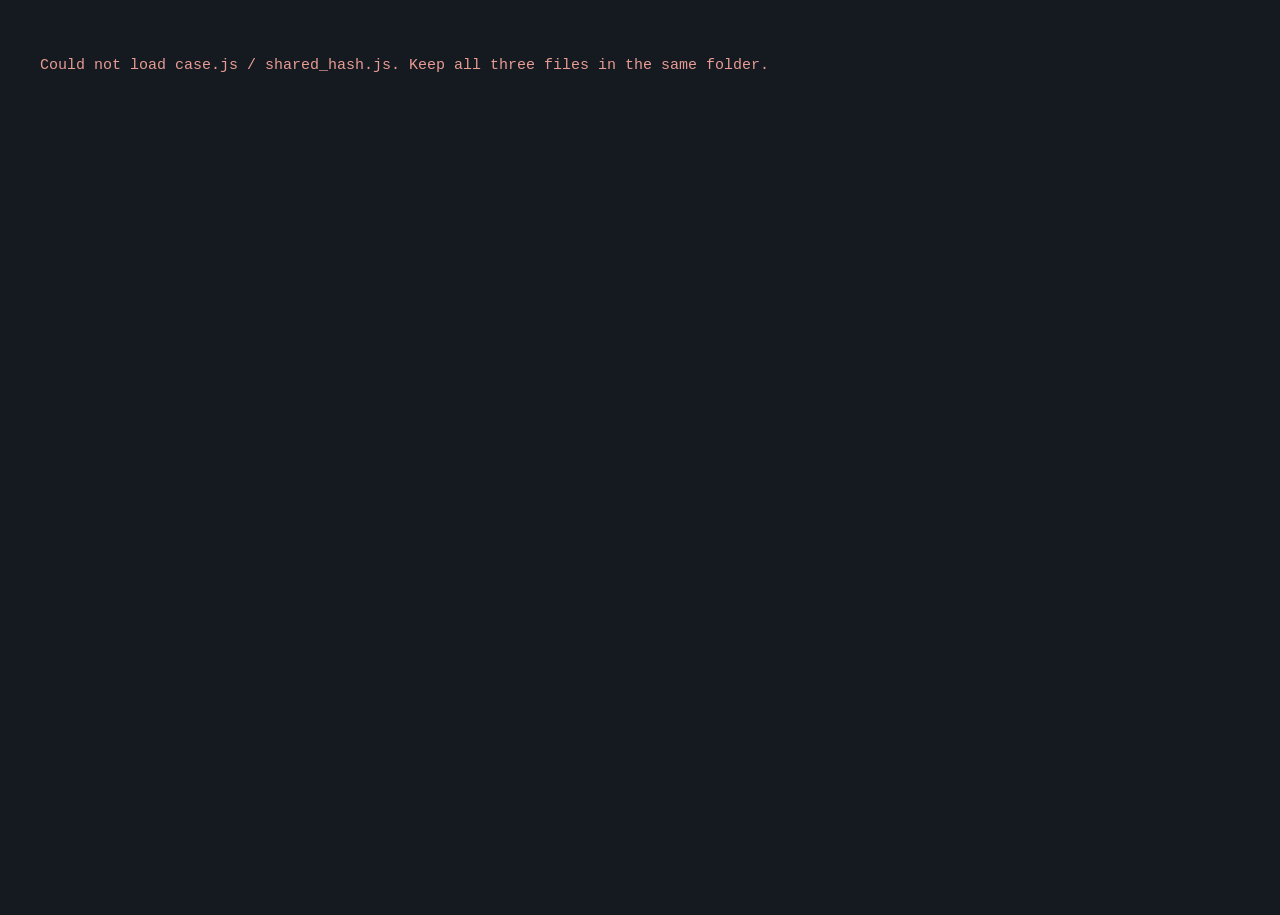
==== midterm.html @ ae549413 "Rename forensics_midterm/index.html to midterm.html" ====
<!DOCTYPE html>
<html lang="en">
<head>
<meta charset="utf-8">
<meta name="viewport" content="width=device-width, initial-scale=1, viewport-fit=cover">
<title>Case CCNST-2026-0928 — Examination Console</title>
<link rel="preconnect" href="https://fonts.googleapis.com">
<link rel="preconnect" href="https://fonts.gstatic.com" crossorigin>
<link href="https://fonts.googleapis.com/css2?family=IBM+Plex+Mono:wght@400;500;600&family=IBM+Plex+Sans:wght@400;500;600;700&display=swap" rel="stylesheet">
<style>
:root{
  --console:#141a1f; --console-2:#19222a; --console-3:#0f141a; --panel:#1d2831;
  --line:#28353e; --line-2:#394b57;
  --ink:#e8eef2; --muted:#8597a4; --faint:#5c6c78;
  --paper:#e8e0ce; --paper-2:#ded5c0; --paper-ink:#20262c;
  --paper-line:#c9bea4; --paper-faint:#857d66;
  --seal:#b23b32; --seal-deep:#8d2b24;
  --active:#50b0a3; --active-dim:#2c6a63;
  --ok:#5ea06d; --warn:#c79a3c;
  --mono:"IBM Plex Mono",ui-monospace,"SF Mono",Menlo,Consolas,monospace;
  --sans:"IBM Plex Sans",system-ui,-apple-system,Segoe UI,Roboto,sans-serif;
  --safe-t:env(safe-area-inset-top,0px); --safe-b:env(safe-area-inset-bottom,0px);
}
*{box-sizing:border-box}
html{height:100%}
body{
  margin:0; min-height:100%; background:var(--console); color:var(--ink);
  font-family:var(--sans); font-size:15px; line-height:1.5;
  -webkit-font-smoothing:antialiased; text-rendering:optimizeLegibility;
  padding-top:var(--safe-t); padding-bottom:var(--safe-b);
}
button{font-family:inherit}
:focus-visible{outline:2px solid var(--active); outline-offset:2px}
a{color:var(--active)}

/* ---------------------------------------------------------------- gate */
#gate{
  min-height:calc(100vh - var(--safe-t) - var(--safe-b));
  display:flex; align-items:center; justify-content:center; padding:28px 18px;
}
.folder{
  width:100%; max-width:560px; background:var(--paper); color:var(--paper-ink);
  border:1px solid var(--paper-2); border-top:7px solid var(--seal);
  box-shadow:0 24px 60px -24px rgba(0,0,0,.7), 0 2px 0 var(--paper-2);
  padding:34px 34px 30px;
}
.folder .kraft{font-family:var(--mono); font-size:12px; letter-spacing:.04em; color:var(--paper-faint)}
.folder h1{
  font-size:13px; font-weight:600; letter-spacing:.22em; margin:0 0 22px;
  color:var(--paper-faint); font-family:var(--mono);
}
.coversheet{
  display:flex; justify-content:space-between; align-items:flex-start; gap:18px;
  padding-bottom:18px; margin-bottom:20px; border-bottom:1px solid var(--paper-line);
}
.coversheet .caseno{font-family:var(--mono); font-size:30px; font-weight:600; letter-spacing:-.01em; line-height:1.05}
.coversheet .sub{margin-top:8px; font-size:13.5px; color:#4a4d44; max-width:30ch}
.stamp{
  flex:none; transform:rotate(7deg); border:2.5px solid var(--seal); color:var(--seal);
  border-radius:3px; padding:5px 9px 4px; font-family:var(--mono); font-weight:600;
  font-size:11px; letter-spacing:.14em; text-align:center; line-height:1.25;
  box-shadow:inset 0 0 0 1px rgba(178,59,50,.25); opacity:.9;
}
.ctl{font-size:13px; color:#4a4d44; margin:16px 0 7px; font-weight:600}
.ctl span{color:var(--paper-faint); font-weight:500}
.idrow{display:flex; gap:10px}
#idInput{
  flex:1; min-width:0; font-family:var(--mono); font-size:16px; color:var(--paper-ink);
  background:#f1ebdc; border:1px solid var(--paper-line); border-radius:0; padding:12px 13px;
}
#idInput::placeholder{color:#a79e86}
#idInput:focus{outline:2px solid var(--seal); outline-offset:0; background:#f6f1e4}
.btn{
  border:1px solid var(--seal-deep); background:var(--seal); color:#fbeeec;
  font-weight:600; font-size:14px; padding:12px 18px; cursor:pointer; border-radius:0;
  letter-spacing:.02em; transition:background .14s ease;
}
.btn:hover{background:var(--seal-deep)}
.btn:disabled{opacity:.5; cursor:default}
.gatefoot{margin-top:20px; font-size:12px; color:var(--paper-faint); line-height:1.6}
.gatefoot code{font-family:var(--mono); color:#4a4d44}
.chain{display:flex; gap:7px; align-items:baseline; font-family:var(--mono); font-size:11.5px; color:var(--paper-faint); margin-top:4px}

/* ---------------------------------------------------------------- app shell */
#app{display:none; min-height:calc(100vh - var(--safe-t) - var(--safe-b)); flex-direction:column}
#app.on{display:flex}
.casebar{
  display:flex; align-items:center; gap:16px; flex-wrap:wrap;
  padding:10px 18px; background:var(--console-3); border-bottom:1px solid var(--line);
  position:sticky; top:0; z-index:20;
}
.casebar .badge{
  font-family:var(--mono); font-size:11px; font-weight:600; letter-spacing:.1em;
  color:var(--seal); border:1.5px solid var(--seal-deep); padding:3px 8px; border-radius:2px;
}
.casebar .cid{font-family:var(--mono); font-size:14px; font-weight:600}
.casebar .meta{font-size:12.5px; color:var(--muted)}
.casebar .meta b{color:var(--ink); font-weight:600}
.casebar .spacer{flex:1}
.casebar .exbtn{
  background:transparent; border:1px solid var(--line-2); color:var(--muted);
  font-family:var(--mono); font-size:12px; padding:5px 10px; cursor:pointer; border-radius:2px;
}
.casebar .exbtn:hover{color:var(--ink); border-color:var(--active-dim)}

.tabs{display:none; gap:2px; padding:8px 12px 0; background:var(--console-3); border-bottom:1px solid var(--line)}
.tabs button{
  flex:1; background:var(--console-2); color:var(--muted); border:1px solid var(--line);
  border-bottom:none; padding:10px; font-size:13px; font-weight:600; cursor:pointer;
}
.tabs button[aria-selected="true"]{background:var(--panel); color:var(--ink)}

.main{flex:1; display:grid; grid-template-columns:minmax(300px,380px) 1fr; min-height:0}
.nav{background:var(--console-2); border-right:1px solid var(--line); overflow-y:auto; padding:18px 16px 28px}
.viewerwrap{display:flex; flex-direction:column; min-width:0; background:var(--console-3)}

/* ---- objective / hint ---- */
.sect-h{
  font-family:var(--mono); font-size:11px; letter-spacing:.16em; color:var(--faint);
  font-weight:600; margin:0 0 10px;
}
.objective{
  background:var(--panel); border:1px solid var(--line-2); border-left:3px solid var(--active);
  padding:14px 15px; margin-bottom:8px;
}
.objective .step-k{font-family:var(--mono); font-size:11.5px; color:var(--active); font-weight:600; margin-bottom:5px}
.objective .title{font-weight:700; font-size:15.5px; margin-bottom:7px}
.objective .hint{font-size:13.5px; color:#cdd6dd; line-height:1.62}
.objective .where{
  margin-top:11px; font-family:var(--mono); font-size:12px; color:var(--muted);
  display:flex; align-items:center; gap:7px;
}
.objective .where a{color:var(--active); cursor:pointer; text-decoration:none; border-bottom:1px dotted var(--active-dim)}
.alldone{border-left-color:var(--ok)}
.alldone .step-k{color:var(--ok)}

/* ---- steps list ---- */
.steps{list-style:none; margin:22px 0 0; padding:0}
.steps li{
  display:flex; align-items:center; gap:10px; padding:7px 8px; border-radius:3px;
  font-size:13px; color:var(--muted); cursor:default;
}
.steps li .dot{
  flex:none; width:16px; height:16px; border-radius:50%; border:1.5px solid var(--line-2);
  display:grid; place-items:center; font-size:10px; font-family:var(--mono);
}
.steps li.done{color:var(--ink)}
.steps li.done .dot{background:var(--ok); border-color:var(--ok); color:#0f141a}
.steps li.active{color:var(--ink)}
.steps li.active .dot{border-color:var(--active); box-shadow:0 0 0 3px rgba(80,176,163,.15)}
.steps li.locked{opacity:.5}
.steps li .wk{margin-left:auto; font-family:var(--mono); font-size:10.5px; color:var(--faint)}
.steps li.clickable{cursor:pointer}
.steps li.clickable:hover{background:var(--console-3)}

/* ---- evidence tree ---- */
.tree{margin-top:24px}
.tree .dir{
  font-family:var(--mono); font-size:12.5px; color:var(--muted); font-weight:600;
  margin:13px 0 3px; letter-spacing:.02em;
}
.tree .file{
  display:flex; align-items:center; gap:9px; width:100%; text-align:left;
  background:none; border:none; color:#b9c6cf; font-family:var(--mono); font-size:13px;
  padding:5px 8px 5px 18px; cursor:pointer; border-radius:3px; border-left:2px solid transparent;
}
.tree .file:hover{background:var(--console-3); color:var(--ink)}
.tree .file.sel{background:var(--panel); color:var(--ink); border-left-color:var(--active)}
.tree .file .fi{color:var(--faint)}
.tree .file.sel .fi{color:var(--active)}

/* ---- viewer (paper printout) ---- */
.vhead{
  display:flex; align-items:center; gap:12px; padding:11px 18px;
  background:var(--console-2); border-bottom:1px solid var(--line); flex-wrap:wrap;
}
.vhead .path{font-family:var(--mono); font-size:13.5px; color:var(--ink); font-weight:500}
.vhead .path .pf{color:var(--faint)}
.vhead .tagn{font-family:var(--mono); font-size:11.5px; color:var(--muted); margin-left:auto}
.vhead .tagn b{color:var(--active)}
.paper{
  flex:1; overflow:auto; background:
    linear-gradient(var(--paper),var(--paper));
  margin:0;
}
.sheet{
  min-height:100%; background:var(--paper); color:var(--paper-ink);
  font-family:var(--mono); font-size:13px; line-height:1.72;
  padding:22px 26px 60px; white-space:pre; tab-size:4;
  border-left:40px solid var(--paper-2);
}
.sheet .ln{display:inline}
.empty{
  height:100%; display:grid; place-items:center; text-align:center; color:var(--muted);
  padding:40px;
}
.empty .big{font-family:var(--mono); color:var(--faint); font-size:13px; max-width:40ch; line-height:1.7}

/* candidate evidence tags inside the printout */
.tag{
  background:rgba(178,59,50,.08); border-bottom:1px solid rgba(178,59,50,.45);
  padding:0 2px; border-radius:2px; color:#7a241e;
}
.tag.got{background:rgba(94,160,109,.16); border-bottom:1px solid var(--ok); color:#2f6b3c}
.tag.got::after{content:" ✓"; color:var(--ok); font-weight:600}

/* ---- submission dock ---- */
.dock{
  background:var(--console-3); border-top:1px solid var(--line); padding:12px 18px;
  display:flex; align-items:center; gap:12px; flex-wrap:wrap; position:sticky; bottom:0; z-index:15;
}
.dock .field{display:flex; gap:9px; flex:1; min-width:260px}
#flagInput{
  flex:1; min-width:0; font-family:var(--mono); font-size:14px; color:var(--ink);
  background:var(--console); border:1px solid var(--line-2); border-radius:2px; padding:11px 13px;
}
#flagInput::placeholder{color:var(--faint)}
#flagInput:focus{border-color:var(--active); outline:none; box-shadow:0 0 0 3px rgba(80,176,163,.12)}
.sbtn{
  background:var(--active); border:1px solid var(--active-dim); color:#07110f; font-weight:700;
  padding:11px 20px; border-radius:2px; cursor:pointer; font-size:14px;
}
.sbtn:hover{background:#63c0b3}
.progress{display:flex; align-items:center; gap:11px; min-width:200px}
.bar{flex:1; height:7px; background:var(--console); border:1px solid var(--line); border-radius:4px; overflow:hidden; min-width:90px}
.bar span{display:block; height:100%; width:0; background:var(--seal); transition:width .5s cubic-bezier(.2,.7,.2,1)}
.count{font-family:var(--mono); font-size:13px; color:var(--ink); font-weight:600; white-space:nowrap}
.count b{color:var(--seal)}

/* feedback line */
#feedback{
  width:100%; order:5; font-size:13.5px; min-height:0; line-height:1.55;
  padding:0; color:var(--muted); display:none;
}
#feedback.show{display:block; padding-top:3px}
#feedback.ok{color:#8fd3a0}
#feedback.nudge{color:var(--warn)}
#feedback.bad{color:#e89b94}
#feedback b{font-family:var(--mono)}

/* capture flash on the paper */
@keyframes press{0%{transform:scale(.6) rotate(-6deg);opacity:0}40%{transform:scale(1.08) rotate(-6deg);opacity:1}100%{transform:scale(1) rotate(-6deg);opacity:1}}
.flash{
  position:fixed; z-index:60; pointer-events:none; font-family:var(--mono); font-weight:600;
  color:var(--seal); border:3px solid var(--seal); border-radius:4px; padding:8px 14px;
  font-size:14px; letter-spacing:.12em; background:rgba(232,224,206,.95);
  animation:press .5s cubic-bezier(.2,.8,.2,1) both;
  top:50%; left:50%; transform:translate(-50%,-50%) rotate(-6deg);
}

footer.foot{
  padding:10px 18px calc(10px + var(--safe-b)); background:var(--console-3);
  border-top:1px solid var(--line); font-family:var(--mono); font-size:11px; color:var(--faint);
  display:flex; gap:16px; flex-wrap:wrap; align-items:center;
}
footer.foot b{color:var(--muted)}

/* ---- export dialog ---- */
dialog#export{
  border:1px solid var(--line-2); background:var(--console-2); color:var(--ink);
  max-width:560px; width:92vw; padding:0; border-radius:4px;
}
dialog#export::backdrop{background:rgba(8,11,14,.72)}
.dlg-h{padding:16px 20px; border-bottom:1px solid var(--line); display:flex; align-items:center; gap:12px}
.dlg-h h2{font-size:15px; margin:0; font-weight:700}
.dlg-h .x{margin-left:auto; background:none; border:none; color:var(--muted); font-size:20px; cursor:pointer; line-height:1}
.dlg-b{padding:18px 20px}
.dlg-b p{margin:0 0 12px; font-size:13.5px; color:var(--muted); line-height:1.6}
.dlg-b textarea{
  width:100%; height:190px; font-family:var(--mono); font-size:12px; color:var(--ink);
  background:var(--console); border:1px solid var(--line-2); border-radius:3px; padding:12px; resize:vertical;
}
.dlg-f{display:flex; gap:10px; padding:0 20px 20px; flex-wrap:wrap}
.dlg-f .btn2{
  background:var(--active); border:1px solid var(--active-dim); color:#07110f; font-weight:600;
  padding:10px 16px; border-radius:2px; cursor:pointer; font-size:13.5px;
}
.dlg-f .btn2.ghost{background:transparent; color:var(--muted); border-color:var(--line-2)}
.dlg-f .btn2.ghost:hover{color:var(--ink)}
.warnrow{
  font-size:12.5px; color:var(--warn); background:rgba(199,154,60,.08);
  border:1px solid rgba(199,154,60,.3); padding:9px 12px; border-radius:3px; margin-bottom:14px; line-height:1.55;
}

@media (max-width:860px){
  .main{grid-template-columns:1fr}
  .tabs{display:flex}
  .nav{display:none; border-right:none}
  .viewerwrap{display:none}
  body.show-nav .nav{display:block}
  body.show-viewer .viewerwrap{display:flex}
  .casebar .meta.hideable{display:none}
  .sheet{border-left-width:22px; padding:18px 16px 50px}
}
@media (prefers-reduced-motion:reduce){
  *{animation-duration:.001s !important; transition-duration:.001s !important}
}
</style>
</head>
<body>

<!-- ============================================================ GATE -->
<section id="gate">
  <div class="folder" role="dialog" aria-labelledby="gate-h">
    <div class="kraft">COCHISE COLLEGE · DIGITAL FORENSICS LAB</div>
    <h1 id="gate-h">CHAIN-OF-CUSTODY · EXAMINER SIGN-IN</h1>

    <div class="coversheet">
      <div>
        <div class="kraft">CASE NUMBER</div>
        <div class="caseno" id="g-caseno">CCNST-2026-0928</div>
        <div class="sub">Suspected intrusion and data exfiltration on the Library subnet. Network evidence has been preserved for examination.</div>
      </div>
      <div class="stamp">EVIDENCE<br>SEALED</div>
    </div>

    <label class="ctl" for="idInput">Examiner ID <span>— your Cochise student ID</span></label>
    <div class="idrow">
      <input id="idInput" type="text" autocomplete="off" spellcheck="false"
             placeholder="e.g. jsmith2027" aria-label="Your Cochise student ID">
      <button class="btn" id="signIn">Open case</button>
    </div>

    <div class="gatefoot">
      Your evidence tags are generated from your examiner ID, so every examiner's case tags are different. Sign in with the <b>same ID you will submit under</b> — tags from a different ID will not grade as yours.
      <div class="chain"><span id="g-fp">config —</span><span>·</span><span id="g-team">Cochise College Network Security Team</span></div>
    </div>
  </div>
</section>

<!-- ============================================================ APP -->
<div id="app">
  <div class="casebar">
    <span class="badge">CASE OPEN</span>
    <span class="cid" id="b-cid">CCNST-2026-0928</span>
    <span class="meta hideable">Examiner <b id="b-ex">—</b></span>
    <span class="meta hideable">Incident <b id="b-date">—</b></span>
    <span class="spacer"></span>
    <button class="exbtn" id="switchEx" title="Sign in as a different examiner">switch examiner</button>
  </div>

  <div class="tabs" role="tablist">
    <button id="tab-nav" role="tab" aria-selected="true">Case &amp; evidence</button>
    <button id="tab-view" role="tab" aria-selected="false">Viewer</button>
  </div>

  <div class="main">
    <aside class="nav" id="nav">
      <div id="objective"></div>
      <ol class="steps" id="steps"></ol>
      <div class="tree" id="tree">
        <div class="sect-h">EVIDENCE TREE</div>
      </div>
    </aside>

    <section class="viewerwrap" id="viewerwrap">
      <div class="vhead">
        <span class="path" id="v-path"><span class="pf">no file open</span></span>
        <span class="tagn" id="v-tagn"></span>
      </div>
      <div class="paper" id="paper">
        <div class="empty"><div class="big" id="v-empty">Select a file from the evidence tree to examine it.<br>Your current objective points to where to look next.</div></div>
      </div>
    </section>
  </div>

  <div class="dock">
    <div class="field">
      <input id="flagInput" type="text" autocomplete="off" spellcheck="false"
             placeholder="Submit a case tag you found —  CCNST{...}" aria-label="Submit a flag">
      <button class="sbtn" id="submitFlag">Submit tag</button>
    </div>
    <div class="progress">
      <div class="bar" aria-hidden="true"><span id="bar"></span></div>
      <span class="count"><b id="c-found">0</b>/<span id="c-total">15</span> tags</span>
    </div>
    <button class="exbtn" id="openExport" style="font-size:13px;padding:9px 14px">Export submission</button>
    <div id="feedback" role="status" aria-live="polite"></div>
  </div>

  <footer class="foot">
    <span>CASE <b id="f-cid">—</b></span>
    <span>EXAMINER <b id="f-ex">—</b></span>
    <span>CONFIG <b id="f-fp">—</b></span>
    <span style="margin-left:auto" id="f-note">Guided network-forensics examination.</span>
  </footer>
</div>

<!-- ============================================================ EXPORT -->
<dialog id="export">
  <div class="dlg-h"><h2>Export submission</h2><button class="x" id="exClose" aria-label="Close">×</button></div>
  <div class="dlg-b">
    <div class="warnrow" id="exWarn"></div>
    <p>Hand this JSON file to your instructor as directed. It records only the tags you've captured, under examiner <b id="ex-id-note"></b>.</p>
    <textarea id="exText" readonly aria-label="Submission JSON"></textarea>
  </div>
  <div class="dlg-f">
    <button class="btn2" id="exDownload">Download .json</button>
    <button class="btn2 ghost" id="exCopy">Copy to clipboard</button>
  </div>
</dialog>

<script src="shared_hash.js"></script>
<script src="case.js"></script>
<script>
(function(){
  "use strict";
  var C = window.CASE;
  if(!C){ document.body.innerHTML = "<p style='font-family:monospace;padding:40px;color:#e89b94'>Could not load case.js / shared_hash.js. Keep all three files in the same folder.</p>"; return; }

  var $ = function(s){ return document.querySelector(s); };
  var state = {
    id:"", norm:"",
    flags:{},        // stepId -> flag value for this examiner
    byValue:{},      // flag value -> stepId
    captured:{},     // stepId -> true
    activeIdx:0,     // index of current objective step
    curFile:null
  };
  var STEPS = C.STEPS, TOTAL = STEPS.length;

  /* ---------- persistence (graceful; off on file:// if blocked) ---------- */
  function storeKey(){ return "ccnst-"+C.CONFIG.CASE_ID+"-"+state.norm; }
  function save(){
    try{ localStorage.setItem(storeKey(), JSON.stringify({captured:state.captured, activeIdx:state.activeIdx})); }catch(e){}
  }
  function load(){
    try{
      var raw = localStorage.getItem(storeKey()); if(!raw) return;
      var d = JSON.parse(raw);
      if(d && d.captured){ state.captured = d.captured; state.activeIdx = d.activeIdx||0; }
    }catch(e){}
  }

  /* ---------------------------- gate ---------------------------- */
  function initGate(){
    $("#g-caseno").textContent = C.CONFIG.CASE_ID;
    $("#g-team").textContent = C.CONFIG.TEAM;
    $("#g-fp").textContent = "config " + C.fingerprint();
    var inp = $("#idInput");
    $("#signIn").addEventListener("click", openCase);
    inp.addEventListener("keydown", function(e){ if(e.key==="Enter") openCase(); });
    inp.focus();
  }
  function openCase(){
    var raw = $("#idInput").value;
    var n = C.norm(raw);
    if(!n){ $("#idInput").focus(); return; }
    state.id = raw.trim(); state.norm = n;
    state.flags = C.allFlags(raw);
    state.byValue = {};
    STEPS.forEach(function(s){ state.byValue[state.flags[s.id]] = s.id; });
    state.captured = {}; state.activeIdx = 0; state.curFile = null;
    load();                       // resume if this examiner worked before
    recomputeActive();
    $("#gate").style.display = "none";
    $("#app").classList.add("on");
    bootApp();
  }

  /* ---------------------------- app boot ---------------------------- */
  function bootApp(){
    $("#b-cid").textContent = C.CONFIG.CASE_ID;
    $("#f-cid").textContent = C.CONFIG.CASE_ID;
    $("#b-date").textContent = C.CONFIG.INCIDENT_DATE;
    $("#b-ex").textContent = state.norm;
    $("#f-ex").textContent = state.norm;
    $("#f-fp").textContent = C.fingerprint();
    $("#c-total").textContent = TOTAL;
    buildTree();
    renderSteps();
    renderObjective();
    updateProgress();

    $("#submitFlag").addEventListener("click", doSubmit);
    $("#flagInput").addEventListener("keydown", function(e){ if(e.key==="Enter") doSubmit(); });
    $("#switchEx").addEventListener("click", switchExaminer);
    $("#openExport").addEventListener("click", openExport);
    $("#exClose").addEventListener("click", function(){ $("#export").close(); });
    $("#exDownload").addEventListener("click", downloadJSON);
    $("#exCopy").addEventListener("click", copyJSON);
    $("#tab-nav").addEventListener("click", function(){ setTab("nav"); });
    $("#tab-view").addEventListener("click", function(){ setTab("view"); });
    $("#flagInput").focus();
  }

  function switchExaminer(){
    $("#app").classList.remove("on");
    $("#gate").style.display = "flex";
    $("#idInput").value = ""; $("#idInput").focus();
    document.body.classList.remove("show-nav","show-viewer");
  }

  /* ---------------------------- evidence tree ---------------------------- */
  function buildTree(){
    var host = $("#tree");
    host.querySelectorAll(".dir,.file").forEach(function(n){ n.remove(); });
    C.TREE.forEach(function(group){
      var d = document.createElement("div"); d.className="dir"; d.textContent = group.dir + "/";
      host.appendChild(d);
      group.files.forEach(function(path){
        var b = document.createElement("button");
        b.className = "file"; b.dataset.path = path;
        b.innerHTML = '<span class="fi">▸</span>' + path.split("/").pop();
        b.addEventListener("click", function(){ openFile(path); });
        host.appendChild(b);
      });
    });
  }

  function openFile(path){
    state.curFile = path;
    document.querySelectorAll(".tree .file").forEach(function(f){
      f.classList.toggle("sel", f.dataset.path === path);
    });
    var pf = path.split("/"); var name = pf.pop();
    $("#v-path").innerHTML = '<span class="pf">'+pf.join("/")+'/</span>'+name;
    var raw = C.renderFile(path, state.id);
    $("#paper").innerHTML = '<div class="sheet" id="sheet"></div>';
    $("#sheet").innerHTML = markupTags(raw);
    // tag count in header
    var tags = $("#sheet").querySelectorAll(".tag").length;
    $("#v-tagn").innerHTML = tags ? ('candidate tags here: <b>'+tags+'</b>') : '';
    if(document.body.classList.contains("show-nav") || !document.body.classList.contains("show-viewer")){
      setTab("view");
    }
  }

  // escape, then wrap CCNST{...} candidate tags; mark captured ones
  function markupTags(text){
    var esc = text.replace(/&/g,"&amp;").replace(/</g,"&lt;").replace(/>/g,"&gt;");
    var re = new RegExp(C.CONFIG.FLAG_PREFIX.replace(/[.*+?^${}()|[\]\\]/g,"\\$&")+"\\{[^}]+\\}","g");
    return esc.replace(re, function(m){
      var got = state.captured[ state.byValue[m] ] ? " got" : "";
      return '<span class="tag'+got+'">'+m+'</span>';
    });
  }

  /* ---------------------------- objective + steps ---------------------------- */
  function recomputeActive(){
    // active objective = first step not yet captured
    var i = 0; while(i < TOTAL && state.captured[STEPS[i].id]) i++;
    state.activeIdx = i;
  }

  function renderObjective(){
    var host = $("#objective");
    if(state.activeIdx >= TOTAL){
      host.className = ""; // reset
      host.innerHTML =
        '<div class="objective alldone">'+
          '<div class="step-k">CASE COMPLETE · '+TOTAL+'/'+TOTAL+' TAGS</div>'+
          '<div class="title">All evidence tags captured</div>'+
          '<div class="hint">Every objective is closed. Export your submission from the dock below and hand it to your instructor. You can re-open any file to review your findings.</div>'+
        '</div>';
      return;
    }
    var s = STEPS[state.activeIdx];
    host.innerHTML =
      '<div class="objective">'+
        '<div class="step-k">OBJECTIVE '+(state.activeIdx+1)+' / '+TOTAL+' · WEEK '+s.week+'</div>'+
        '<div class="title">'+esc(s.title)+'</div>'+
        '<div class="hint">'+esc(s.hint)+'</div>'+
        (s.file ? '<div class="where">start here → <a data-open="'+s.file+'">'+s.file+'</a></div>' : '')+
      '</div>';
    var a = host.querySelector("[data-open]");
    if(a) a.addEventListener("click", function(){ openFile(a.dataset.open); });
  }

  function renderSteps(){
    var ol = $("#steps"); ol.innerHTML = "";
    STEPS.forEach(function(s, i){
      var li = document.createElement("li");
      var cls = "";
      if(state.captured[s.id]) cls = "done";
      else if(i === state.activeIdx) cls = "active";
      else if(i > state.activeIdx) cls = "locked";
      li.className = cls;
      // reached steps are clickable to re-read their objective/file
      var reached = state.captured[s.id] || i <= state.activeIdx;
      if(reached && s.file){ li.classList.add("clickable"); li.addEventListener("click", function(){ openFile(s.file); }); }
      li.innerHTML =
        '<span class="dot">'+(state.captured[s.id]?"✓":(i>state.activeIdx?"":""))+'</span>'+
        '<span>'+esc(s.title)+'</span>'+
        '<span class="wk">w'+s.week+'</span>';
      ol.appendChild(li);
    });
  }

  function updateProgress(){
    var n = Object.keys(state.captured).length;
    $("#c-found").textContent = n;
    $("#bar").style.width = Math.round(n/TOTAL*100)+"%";
  }

  /* ---------------------------- submission ---------------------------- */
  function doSubmit(){
    var raw = $("#flagInput").value.trim();
    if(!raw){ return; }
    var fb = $("#feedback");
    var active = STEPS[state.activeIdx];

    // 1) a valid tag for THIS examiner?
    var stepId = state.byValue[raw];
    if(stepId){
      if(state.captured[stepId]){
        var st = stepById(stepId);
        if(active && stepId !== active.id){
          say(fb,"nudge","Already captured — that's the <b>"+esc(st.title)+"</b> tag ("+st.skill+"). Your current objective is <b>"+esc(active.title)+"</b>; "+redirect(active));
        } else {
          say(fb,"nudge","You already captured the <b>"+esc(st.title)+"</b> tag.");
        }
        clearInput(); return;
      }
      capture(stepId, active);
      clearInput(); return;
    }

    // 2) a known decoy for some step?
    var decoyMsg = lookupDecoy(raw);
    if(decoyMsg){ say(fb,"nudge", esc(decoyMsg)); clearInput(false); return; }

    // 3) right format, wrong examiner / wrong case
    var re = new RegExp("^"+C.CONFIG.FLAG_PREFIX.replace(/[.*+?^${}()|[\]\\]/g,"\\$&")+"\\{.+\\}$");
    if(re.test(raw)){
      say(fb,"bad","That tag isn't valid for examiner <b>"+esc(state.norm)+"</b>. Tags are unique per examiner — if you copied it from someone else or signed in with a different ID, it won't match. Re-open the case under your own student ID.");
      clearInput(false); return;
    }

    // 4) not a tag at all
    say(fb,"bad","That doesn't look like a case tag. Tags look like <b>"+C.CONFIG.FLAG_PREFIX+"{step_…}</b> and appear on the right line of the right file.");
    clearInput(false);
  }

  function capture(stepId, active){
    state.captured[stepId] = true;
    recomputeActive();
    renderSteps(); renderObjective(); updateProgress(); save();
    // re-highlight current file (captured tag turns green)
    if(state.curFile) refreshTags();
    flashStamp();
    var st = stepById(stepId), fb = $("#feedback");
    if(active && stepId !== active.id){
      // captured a tag that wasn't the current objective (out-of-order / cross-step)
      say(fb,"ok","Captured <b>"+esc(st.title)+"</b> ("+st.skill+"). That wasn't your current objective ("+esc(active.title)+") — it still counts. Objective advanced to the next open step.");
    } else {
      say(fb,"ok","Captured <b>"+esc(st.title)+"</b>. "+ (state.activeIdx>=TOTAL
        ? "That was the last tag — the case is complete. Export your submission below."
        : "Next objective: <b>"+esc(STEPS[state.activeIdx].title)+"</b>."));
    }
  }

  function refreshTags(){
    var sheet = $("#sheet"); if(!sheet) return;
    sheet.querySelectorAll(".tag").forEach(function(sp){
      var v = sp.textContent.replace(/\s*✓$/,"");
      if(state.captured[ state.byValue[v] ]) sp.classList.add("got");
    });
  }

  function redirect(active){
    if(active.id==="exfil") return "the exfiltration is the single <b>large</b> one-shot transfer — sort the NetFlow by bytes.";
    if(active.id==="beacon") return "the beacon is the <b>small, regular</b> repeated flow — not the big transfer.";
    if(active.file) return "look in <b>"+active.file+"</b>.";
    return "re-read the objective above.";
  }

  function lookupDecoy(v){
    var D = C.DECOYS || {};
    for(var step in D){ if(D[step][v]) return D[step][v]; }
    return null;
  }

  function stepById(id){ for(var i=0;i<TOTAL;i++) if(STEPS[i].id===id) return STEPS[i]; return null; }

  function say(el, kind, html){
    el.className = "show "+kind; el.innerHTML = html;
  }
  function clearInput(blurKeep){ $("#flagInput").value=""; $("#flagInput").focus(); }

  function flashStamp(){
    var f = document.createElement("div");
    f.className = "flash"; f.textContent = "TAG CAPTURED";
    document.body.appendChild(f);
    setTimeout(function(){ f.remove(); }, 650);
  }

  /* ---------------------------- export ---------------------------- */
  function buildSubmission(){
    var flags = {};
    STEPS.forEach(function(s){ if(state.captured[s.id]) flags[s.id] = state.flags[s.id]; });
    return {
      student_id: state.id,
      case_id: C.CONFIG.CASE_ID,
      team: C.CONFIG.TEAM,
      generated: new Date().toISOString(),
      captured: Object.keys(flags).length,
      total: TOTAL,
      flags: flags
    };
  }
  function openExport(){
    var sub = buildSubmission();
    $("#exText").value = JSON.stringify(sub, null, 2);
    $("#ex-id-note").textContent = state.norm;
    var n = sub.captured, w = $("#exWarn");
    if(n < TOTAL){
      w.style.display="block";
      w.innerHTML = "You've captured <b>"+n+" of "+TOTAL+"</b> tags. You can export now and submit again later — but only captured tags are included.";
    } else { w.style.display="none"; }
    var dlg = $("#export");
    if(typeof dlg.showModal === "function") dlg.showModal(); else dlg.setAttribute("open","");
  }
  function fileName(){ return "submission_"+state.norm+"_"+C.CONFIG.CASE_ID+".json"; }
  function downloadJSON(){
    var blob = new Blob([$("#exText").value], {type:"application/json"});
    var a = document.createElement("a");
    a.href = URL.createObjectURL(blob); a.download = fileName();
    document.body.appendChild(a); a.click();
    setTimeout(function(){ URL.revokeObjectURL(a.href); a.remove(); }, 100);
  }
  function copyJSON(){
    var t = $("#exText"); t.select();
    try{ navigator.clipboard.writeText(t.value); }catch(e){ try{ document.execCommand("copy"); }catch(_){} }
    var b = $("#exCopy"), old = b.textContent; b.textContent = "Copied ✓";
    setTimeout(function(){ b.textContent = old; }, 1400);
  }

  /* ---------------------------- mobile tabs ---------------------------- */
  function setTab(which){
    var nav = which==="nav";
    $("#tab-nav").setAttribute("aria-selected", nav?"true":"false");
    $("#tab-view").setAttribute("aria-selected", nav?"false":"true");
    document.body.classList.toggle("show-nav", nav);
    document.body.classList.toggle("show-viewer", !nav);
  }

  function esc(s){ return String(s).replace(/&/g,"&amp;").replace(/</g,"&lt;").replace(/>/g,"&gt;"); }

  initGate();
})();
</script>
</body>
</html>
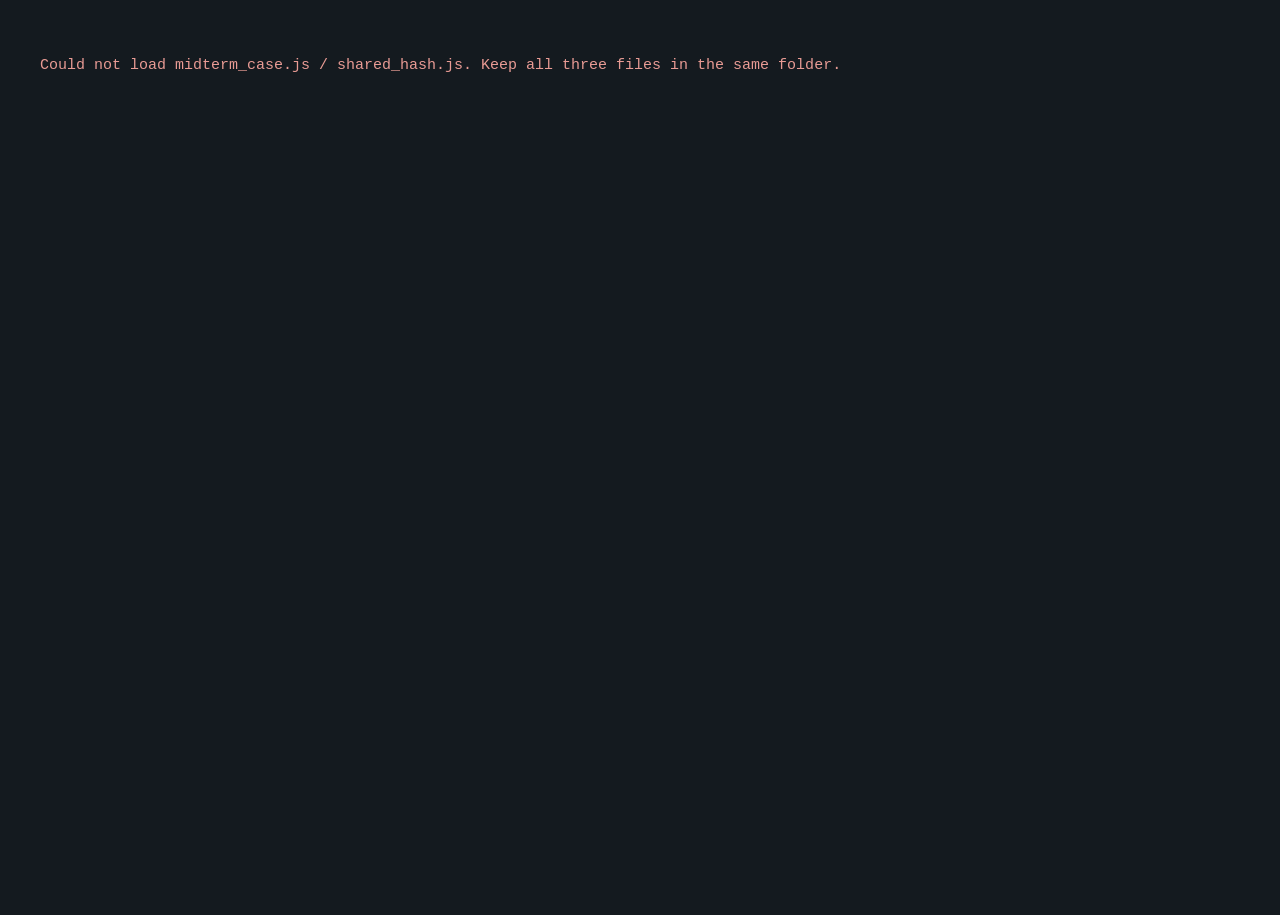
==== commit 8cce5ea7: "Update midterm.html" ====
--- a/midterm.html
+++ b/midterm.html
@@ -400,13 +400,13 @@
   </div>
 </dialog>
 
-<script src="shared_hash.js"></script>
-<script src="case.js"></script>
+<script src="midterm_shared_hash.js"></script>
+<script src="midterm_case.js"></script>
 <script>
 (function(){
   "use strict";
   var C = window.CASE;
-  if(!C){ document.body.innerHTML = "<p style='font-family:monospace;padding:40px;color:#e89b94'>Could not load case.js / shared_hash.js. Keep all three files in the same folder.</p>"; return; }
+  if(!C){ document.body.innerHTML = "<p style='font-family:monospace;padding:40px;color:#e89b94'>Could not load midterm_case.js / shared_hash.js. Keep all three files in the same folder.</p>"; return; }
 
   var $ = function(s){ return document.querySelector(s); };
   var state = {
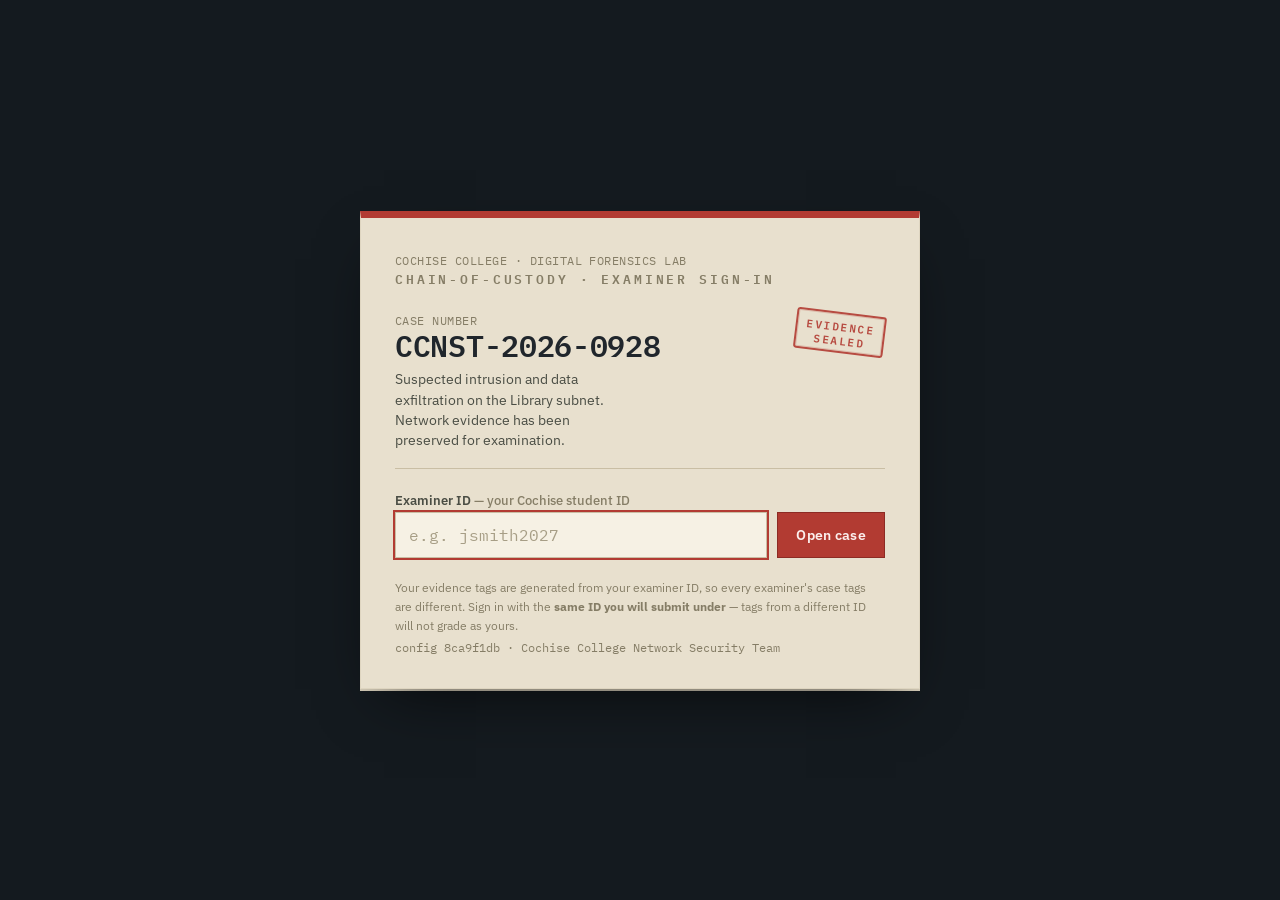
==== commit 89928e3f: "Update midterm.html" ====
--- a/midterm.html
+++ b/midterm.html
@@ -406,7 +406,7 @@
 (function(){
   "use strict";
   var C = window.CASE;
-  if(!C){ document.body.innerHTML = "<p style='font-family:monospace;padding:40px;color:#e89b94'>Could not load midterm_case.js / shared_hash.js. Keep all three files in the same folder.</p>"; return; }
+  if(!C){ document.body.innerHTML = "<p style='font-family:monospace;padding:40px;color:#e89b94'>Could not load case.js / shared_hash.js. Keep all three files in the same folder.</p>"; return; }
 
   var $ = function(s){ return document.querySelector(s); };
   var state = {
@@ -561,7 +561,7 @@
         '<div class="step-k">OBJECTIVE '+(state.activeIdx+1)+' / '+TOTAL+' · WEEK '+s.week+'</div>'+
         '<div class="title">'+esc(s.title)+'</div>'+
         '<div class="hint">'+esc(s.hint)+'</div>'+
-        (s.file ? '<div class="where">start here → <a data-open="'+s.file+'">'+s.file+'</a></div>' : '')+
+        ((s.guided && s.file) ? '<div class="where">start here → <a data-open="'+s.file+'">'+s.file+'</a></div>' : '')+
       '</div>';
     var a = host.querySelector("[data-open]");
     if(a) a.addEventListener("click", function(){ openFile(a.dataset.open); });
@@ -578,7 +578,7 @@
       li.className = cls;
       // reached steps are clickable to re-read their objective/file
       var reached = state.captured[s.id] || i <= state.activeIdx;
-      if(reached && s.file){ li.classList.add("clickable"); li.addEventListener("click", function(){ openFile(s.file); }); }
+      if(reached && s.guided && s.file){ li.classList.add("clickable"); li.addEventListener("click", function(){ openFile(s.file); }); }
       li.innerHTML =
         '<span class="dot">'+(state.captured[s.id]?"✓":(i>state.activeIdx?"":""))+'</span>'+
         '<span>'+esc(s.title)+'</span>'+
@@ -661,8 +661,8 @@
   function redirect(active){
     if(active.id==="exfil") return "the exfiltration is the single <b>large</b> one-shot transfer — sort the NetFlow by bytes.";
     if(active.id==="beacon") return "the beacon is the <b>small, regular</b> repeated flow — not the big transfer.";
-    if(active.file) return "look in <b>"+active.file+"</b>.";
-    return "re-read the objective above.";
+    if(active.guided && active.file) return "look in <b>"+active.file+"</b>.";
+    return "re-read the objective above and work out which evidence answers it.";
   }
 
   function lookupDecoy(v){
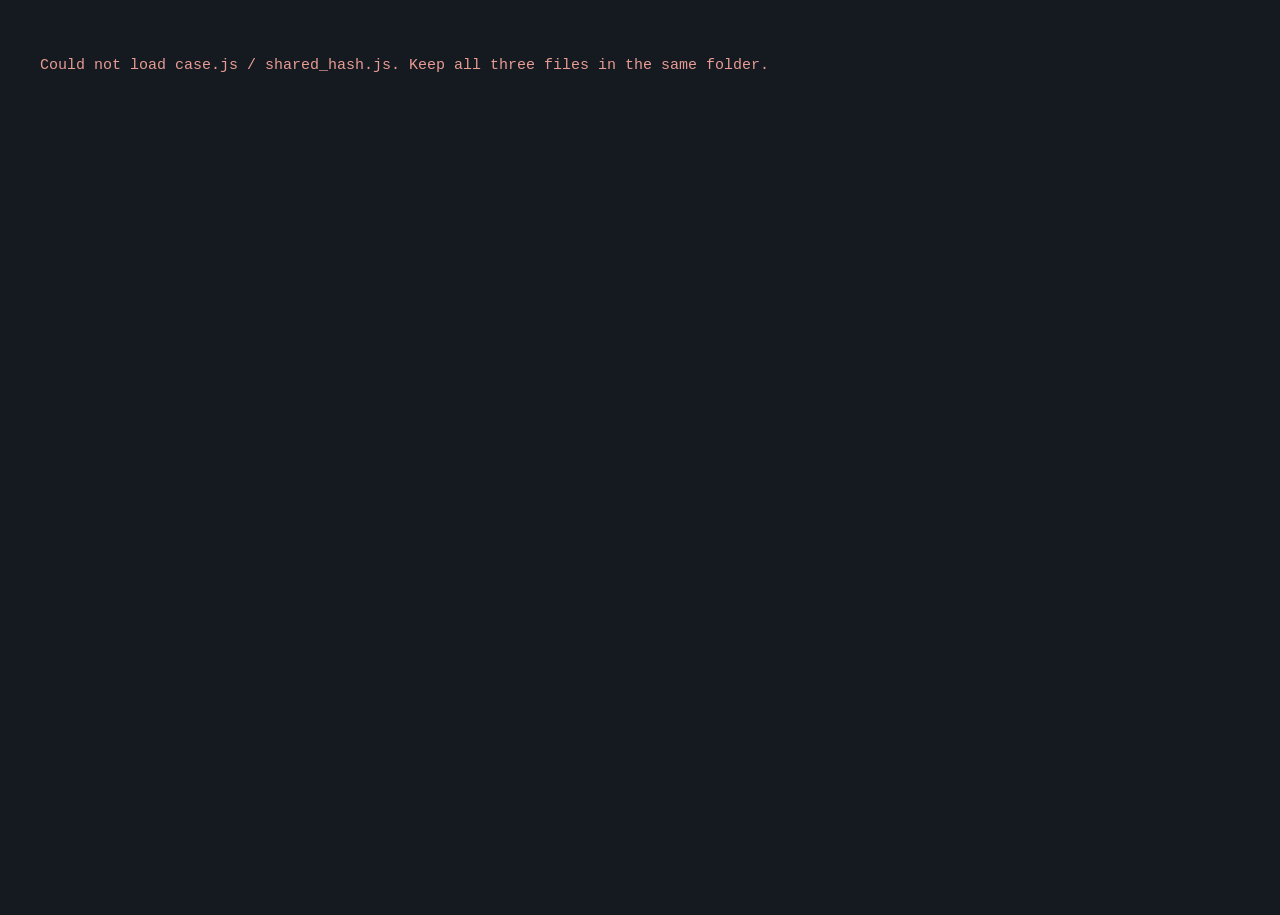
==== commit 0118e4d5: "Add files via upload" ====
--- a/midterm.html
+++ b/midterm.html
@@ -126,6 +126,12 @@
 .objective .step-k{font-family:var(--mono); font-size:11.5px; color:var(--active); font-weight:600; margin-bottom:5px}
 .objective .title{font-weight:700; font-size:15.5px; margin-bottom:7px}
 .objective .hint{font-size:13.5px; color:#cdd6dd; line-height:1.62}
+.objective .ask{
+  margin-top:11px; padding:9px 11px; background:var(--console-3);
+  border:1px solid var(--line-2); border-radius:3px;
+  font-size:13px; color:var(--ink); font-weight:500;
+}
+.objective .ask::before{content:"▸ "; color:var(--active)}
 .objective .where{
   margin-top:11px; font-family:var(--mono); font-size:12px; color:var(--muted);
   display:flex; align-items:center; gap:7px;
@@ -149,6 +155,8 @@
 .steps li.active{color:var(--ink)}
 .steps li.active .dot{border-color:var(--active); box-shadow:0 0 0 3px rgba(80,176,163,.15)}
 .steps li.locked{opacity:.5}
+.steps li.skipped{color:var(--muted)}
+.steps li.skipped .dot{border-color:var(--seal); color:var(--seal)}
 .steps li .wk{margin-left:auto; font-family:var(--mono); font-size:10.5px; color:var(--faint)}
 .steps li.clickable{cursor:pointer}
 .steps li.clickable:hover{background:var(--console-3)}
@@ -221,6 +229,38 @@
   padding:11px 20px; border-radius:2px; cursor:pointer; font-size:14px;
 }
 .sbtn:hover{background:#63c0b3}
+.skipbtn{
+  background:transparent; border:1px solid var(--line-2); color:var(--muted);
+  padding:11px 14px; border-radius:2px; cursor:pointer; font-size:13px;
+}
+.skipbtn:hover{border-color:var(--active-dim); color:var(--ink)}
+.skipbtn:disabled{opacity:.4; cursor:default}
+.skipbtn:disabled:hover{border-color:var(--line-2); color:var(--muted)}
+
+/* per-objective reasoning box */
+.objective .reason{margin-top:12px}
+.objective .reason label{
+  display:block; font-family:var(--mono); font-size:10.5px; letter-spacing:.08em;
+  text-transform:uppercase; color:var(--muted); margin-bottom:5px;
+}
+.objective .reason label span{text-transform:none; letter-spacing:0; color:var(--faint); font-weight:400}
+.objective .reason textarea{
+  width:100%; min-height:72px; resize:vertical; box-sizing:border-box;
+  background:var(--console-3); border:1px solid var(--line-2); border-radius:3px;
+  color:var(--ink); font-family:inherit; font-size:13px; line-height:1.5; padding:8px 10px;
+}
+.objective .reason textarea:focus{border-color:var(--active); outline:none; box-shadow:0 0 0 3px rgba(80,176,163,.12)}
+.objective .reason .saved{font-family:var(--mono); font-size:10px; color:var(--active); margin-top:4px; height:12px; opacity:0; transition:opacity .2s}
+.objective .reason .saved.on{opacity:.9}
+
+/* summary box in export dialog */
+.sumbox{margin:4px 0 14px}
+.sumbox label{display:block; font-size:12.5px; color:var(--muted); margin-bottom:6px}
+.sumbox textarea{
+  width:100%; min-height:90px; resize:vertical; box-sizing:border-box;
+  background:#fff; border:1px solid #d9cfb8; border-radius:4px;
+  font-family:inherit; font-size:13px; line-height:1.55; padding:9px 11px; color:#2a2a28;
+}
 .progress{display:flex; align-items:center; gap:11px; min-width:200px}
 .bar{flex:1; height:7px; background:var(--console); border:1px solid var(--line); border-radius:4px; overflow:hidden; min-width:90px}
 .bar span{display:block; height:100%; width:0; background:var(--seal); transition:width .5s cubic-bezier(.2,.7,.2,1)}
@@ -322,7 +362,7 @@
     </div>
 
     <div class="gatefoot">
-      Your evidence tags are generated from your examiner ID, so every examiner's case tags are different. Sign in with the <b>same ID you will submit under</b> — tags from a different ID will not grade as yours.
+      Your progress is recorded under your student ID, and the findings you confirm are logged privately to that ID. Sign in with the <b>same ID you will submit under</b>.
       <div class="chain"><span id="g-fp">config —</span><span>·</span><span id="g-team">Cochise College Network Security Team</span></div>
     </div>
   </div>
@@ -367,12 +407,13 @@
   <div class="dock">
     <div class="field">
       <input id="flagInput" type="text" autocomplete="off" spellcheck="false"
-             placeholder="Submit a case tag you found —  CCNST{...}" aria-label="Submit a flag">
-      <button class="sbtn" id="submitFlag">Submit tag</button>
+             placeholder="Enter the finding your objective asks for" aria-label="Submit your finding for the current objective">
+      <button class="sbtn" id="submitFlag">Submit finding</button>
+      <button class="skipbtn" id="skipStep" title="Move on and come back later — your reasoning is still saved">Skip for now</button>
     </div>
     <div class="progress">
       <div class="bar" aria-hidden="true"><span id="bar"></span></div>
-      <span class="count"><b id="c-found">0</b>/<span id="c-total">15</span> tags</span>
+      <span class="count"><b id="c-found">0</b>/<span id="c-total">15</span> found</span>
     </div>
     <button class="exbtn" id="openExport" style="font-size:13px;padding:9px 14px">Export submission</button>
     <div id="feedback" role="status" aria-live="polite"></div>
@@ -391,17 +432,22 @@
   <div class="dlg-h"><h2>Export submission</h2><button class="x" id="exClose" aria-label="Close">×</button></div>
   <div class="dlg-b">
     <div class="warnrow" id="exWarn"></div>
-    <p>Hand this JSON file to your instructor as directed. It records only the tags you've captured, under examiner <b id="ex-id-note"></b>.</p>
+    <p>Hand the <b>.json</b> file to your instructor as directed. It records your confirmed findings and your written reasoning for examiner <b id="ex-id-note"></b>.</p>
+    <div class="sumbox">
+      <label for="summaryInput">Analyst summary (optional) — in a few sentences, what happened and how you know. Included in your submission.</label>
+      <textarea id="summaryInput" spellcheck="true" placeholder="e.g. A rogue host on the Library VLAN authenticated as jturner off-hours, beaconed to a C2 host, then moved ~48MB to an external bucket; I correlated the IDS alert to the firewall allow by converting MST to UTC\u2026"></textarea>
+    </div>
     <textarea id="exText" readonly aria-label="Submission JSON"></textarea>
   </div>
   <div class="dlg-f">
     <button class="btn2" id="exDownload">Download .json</button>
     <button class="btn2 ghost" id="exCopy">Copy to clipboard</button>
+    <button class="btn2 ghost" id="exReport">Download report (.html)</button>
   </div>
 </dialog>
 
-<script src="midterm_shared_hash.js"></script>
-<script src="midterm_case.js"></script>
+<script src="shared_hash.js"></script>
+<script src="case.js"></script>
 <script>
 (function(){
   "use strict";
@@ -411,9 +457,12 @@
   var $ = function(s){ return document.querySelector(s); };
   var state = {
     id:"", norm:"",
-    flags:{},        // stepId -> flag value for this examiner
-    byValue:{},      // flag value -> stepId
+    flags:{},        // stepId -> this examiner's flag (recorded on a correct finding)
     captured:{},     // stepId -> true
+    skipped:{},      // stepId -> true (moved past without solving)
+    notes:{},        // stepId -> reasoning text (saved even when unsolved)
+    summary:"",      // overall analyst summary
+    reachedMax:0,    // highest objective index the examiner has reached
     activeIdx:0,     // index of current objective step
     curFile:null
   };
@@ -422,13 +471,20 @@
   /* ---------- persistence (graceful; off on file:// if blocked) ---------- */
   function storeKey(){ return "ccnst-"+C.CONFIG.CASE_ID+"-"+state.norm; }
   function save(){
-    try{ localStorage.setItem(storeKey(), JSON.stringify({captured:state.captured, activeIdx:state.activeIdx})); }catch(e){}
+    try{ localStorage.setItem(storeKey(), JSON.stringify({
+      captured:state.captured, skipped:state.skipped, notes:state.notes,
+      summary:state.summary, reachedMax:state.reachedMax, activeIdx:state.activeIdx
+    })); }catch(e){}
   }
   function load(){
     try{
       var raw = localStorage.getItem(storeKey()); if(!raw) return;
       var d = JSON.parse(raw);
-      if(d && d.captured){ state.captured = d.captured; state.activeIdx = d.activeIdx||0; }
+      if(d && d.captured){
+        state.captured = d.captured; state.activeIdx = d.activeIdx||0;
+        state.skipped = d.skipped||{}; state.notes = d.notes||{};
+        state.summary = d.summary||""; state.reachedMax = d.reachedMax||0;
+      }
     }catch(e){}
   }
 
@@ -447,10 +503,10 @@
     var n = C.norm(raw);
     if(!n){ $("#idInput").focus(); return; }
     state.id = raw.trim(); state.norm = n;
-    state.flags = C.allFlags(raw);
-    state.byValue = {};
-    STEPS.forEach(function(s){ state.byValue[state.flags[s.id]] = s.id; });
-    state.captured = {}; state.activeIdx = 0; state.curFile = null;
+    state.flags = {};             // filled per step as findings are confirmed
+    state.captured = {}; state.skipped = {}; state.notes = {};
+    state.summary = ""; state.reachedMax = 0;
+    state.activeIdx = 0; state.curFile = null;
     load();                       // resume if this examiner worked before
     recomputeActive();
     $("#gate").style.display = "none";
@@ -473,12 +529,15 @@
     updateProgress();
 
     $("#submitFlag").addEventListener("click", doSubmit);
+    $("#skipStep").addEventListener("click", skipStep);
     $("#flagInput").addEventListener("keydown", function(e){ if(e.key==="Enter") doSubmit(); });
     $("#switchEx").addEventListener("click", switchExaminer);
     $("#openExport").addEventListener("click", openExport);
     $("#exClose").addEventListener("click", function(){ $("#export").close(); });
     $("#exDownload").addEventListener("click", downloadJSON);
     $("#exCopy").addEventListener("click", copyJSON);
+    $("#exReport").addEventListener("click", downloadReport);
+    $("#summaryInput").addEventListener("input", function(){ state.summary = $("#summaryInput").value; save(); refreshExportJSON(); });
     $("#tab-nav").addEventListener("click", function(){ setTab("nav"); });
     $("#tab-view").addEventListener("click", function(){ setTab("view"); });
     $("#flagInput").focus();
@@ -517,54 +576,96 @@
     $("#v-path").innerHTML = '<span class="pf">'+pf.join("/")+'/</span>'+name;
     var raw = C.renderFile(path, state.id);
     $("#paper").innerHTML = '<div class="sheet" id="sheet"></div>';
-    $("#sheet").innerHTML = markupTags(raw);
-    // tag count in header
-    var tags = $("#sheet").querySelectorAll(".tag").length;
-    $("#v-tagn").innerHTML = tags ? ('candidate tags here: <b>'+tags+'</b>') : '';
+    $("#sheet").textContent = raw;
+    $("#v-tagn").innerHTML = '';
     if(document.body.classList.contains("show-nav") || !document.body.classList.contains("show-viewer")){
       setTab("view");
     }
   }
 
-  // escape, then wrap CCNST{...} candidate tags; mark captured ones
-  function markupTags(text){
-    var esc = text.replace(/&/g,"&amp;").replace(/</g,"&lt;").replace(/>/g,"&gt;");
-    var re = new RegExp(C.CONFIG.FLAG_PREFIX.replace(/[.*+?^${}()|[\]\\]/g,"\\$&")+"\\{[^}]+\\}","g");
-    return esc.replace(re, function(m){
-      var got = state.captured[ state.byValue[m] ] ? " got" : "";
-      return '<span class="tag'+got+'">'+m+'</span>';
-    });
-  }
-
   /* ---------------------------- objective + steps ---------------------------- */
   function recomputeActive(){
-    // active objective = first step not yet captured
-    var i = 0; while(i < TOTAL && state.captured[STEPS[i].id]) i++;
+    // next objective = first step that is neither solved nor skipped;
+    // if none, revisit the first skipped-but-unsolved; else the case is complete.
+    var i = 0; while(i < TOTAL && (state.captured[STEPS[i].id] || state.skipped[STEPS[i].id])) i++;
+    if(i >= TOTAL){
+      i = 0; while(i < TOTAL && state.captured[STEPS[i].id]) i++; // first unsolved (a skipped one) or TOTAL
+    }
     state.activeIdx = i;
+    markReached();
+  }
+  function markReached(){
+    if(state.activeIdx < TOTAL && state.activeIdx > state.reachedMax) state.reachedMax = state.activeIdx;
+  }
+  function openCount(){ // skipped-but-unsolved objectives still awaiting a finding
+    return STEPS.filter(function(s){ return state.skipped[s.id] && !state.captured[s.id]; }).length;
+  }
+  function focusStep(i){        // revisit an already-reached objective
+    state.activeIdx = i;
+    renderSteps(); renderObjective();
+    if(STEPS[i].guided && STEPS[i].file) openFile(STEPS[i].file);
   }
 
   function renderObjective(){
     var host = $("#objective");
+    var solved = Object.keys(state.captured).length;
     if(state.activeIdx >= TOTAL){
-      host.className = ""; // reset
+      var open = openCount();
+      host.className = "";
       host.innerHTML =
         '<div class="objective alldone">'+
-          '<div class="step-k">CASE COMPLETE · '+TOTAL+'/'+TOTAL+' TAGS</div>'+
-          '<div class="title">All evidence tags captured</div>'+
-          '<div class="hint">Every objective is closed. Export your submission from the dock below and hand it to your instructor. You can re-open any file to review your findings.</div>'+
+          '<div class="step-k">'+(solved===TOTAL ? "CASE COMPLETE · " : "ALL OBJECTIVES REACHED · ")+solved+'/'+TOTAL+' SOLVED</div>'+
+          '<div class="title">'+(solved===TOTAL ? "All findings recorded" : "Findings recorded where solved")+'</div>'+
+          '<div class="hint">'+
+            (open>0
+              ? 'You skipped <b>'+open+'</b> objective'+(open>1?'s':'')+' — they\u2019re marked in the list above; click one to go back and try its finding. '
+              : '')+
+            'Write an analyst summary and export your submission from the dock below. Your reasoning on every objective is saved and included — if a finding is wrong but your logic is sound, your instructor can still award credit.'+
+          '</div>'+
         '</div>';
+      setAsk(null);
       return;
     }
     var s = STEPS[state.activeIdx];
+    var revisiting = state.captured[s.id] || state.skipped[s.id];
     host.innerHTML =
       '<div class="objective">'+
-        '<div class="step-k">OBJECTIVE '+(state.activeIdx+1)+' / '+TOTAL+' · WEEK '+s.week+'</div>'+
+        '<div class="step-k">OBJECTIVE '+(state.activeIdx+1)+' / '+TOTAL+' · WEEK '+s.week+
+          (state.captured[s.id] ? ' · <span style="color:var(--active)">SOLVED</span>' : (state.skipped[s.id] ? ' · <span style="color:var(--seal)">SKIPPED</span>' : ''))+'</div>'+
         '<div class="title">'+esc(s.title)+'</div>'+
         '<div class="hint">'+esc(s.hint)+'</div>'+
+        '<div class="ask">'+esc(s.prompt)+'</div>'+
         ((s.guided && s.file) ? '<div class="where">start here → <a data-open="'+s.file+'">'+s.file+'</a></div>' : '')+
+        '<div class="reason">'+
+          '<label for="noteInput">Your reasoning <span>— what did you check, and why? (counts toward your report)</span></label>'+
+          '<textarea id="noteInput" spellcheck="true" placeholder="e.g. Checked dhcp.log for a lease whose MAC wasn\u2019t in the 00:1b:44 managed range\u2026"></textarea>'+
+          '<div class="saved" id="noteSaved">saved</div>'+
+        '</div>'+
       '</div>';
     var a = host.querySelector("[data-open]");
     if(a) a.addEventListener("click", function(){ openFile(a.dataset.open); });
+    // wire the reasoning box (no re-render on input, so focus is preserved)
+    var ta = $("#noteInput");
+    ta.value = state.notes[s.id] || "";
+    ta.addEventListener("input", function(){ onNote(s.id, ta.value); });
+    setAsk(s.prompt);
+  }
+
+  var noteTimer=null;
+  function onNote(stepId, val){
+    state.notes[stepId] = val;
+    if(noteTimer) clearTimeout(noteTimer);
+    noteTimer = setTimeout(function(){
+      save();
+      var tag=$("#noteSaved"); if(tag){ tag.classList.add("on"); setTimeout(function(){ tag.classList.remove("on"); }, 900); }
+    }, 350);
+  }
+
+  function setAsk(prompt){
+    var inp = $("#flagInput"), skip = $("#skipStep");
+    inp.placeholder = prompt ? prompt : "All objectives reached — nothing to submit here";
+    inp.disabled = !prompt;
+    if(skip) skip.disabled = !prompt;
   }
 
   function renderSteps(){
@@ -573,14 +674,16 @@
       var li = document.createElement("li");
       var cls = "";
       if(state.captured[s.id]) cls = "done";
+      else if(state.skipped[s.id]) cls = "skipped";
       else if(i === state.activeIdx) cls = "active";
-      else if(i > state.activeIdx) cls = "locked";
+      else if(i > state.reachedMax) cls = "locked";
       li.className = cls;
-      // reached steps are clickable to re-read their objective/file
-      var reached = state.captured[s.id] || i <= state.activeIdx;
-      if(reached && s.guided && s.file){ li.classList.add("clickable"); li.addEventListener("click", function(){ openFile(s.file); }); }
+      // any reached objective (solved, skipped, or already visited) can be re-opened
+      var reached = state.captured[s.id] || state.skipped[s.id] || i <= state.reachedMax;
+      if(reached){ li.classList.add("clickable"); li.addEventListener("click", function(){ focusStep(i); }); }
+      var mark = state.captured[s.id] ? "✓" : (state.skipped[s.id] ? "–" : "");
       li.innerHTML =
-        '<span class="dot">'+(state.captured[s.id]?"✓":(i>state.activeIdx?"":""))+'</span>'+
+        '<span class="dot">'+mark+'</span>'+
         '<span>'+esc(s.title)+'</span>'+
         '<span class="wk">w'+s.week+'</span>';
       ol.appendChild(li);
@@ -597,78 +700,45 @@
   function doSubmit(){
     var raw = $("#flagInput").value.trim();
     if(!raw){ return; }
+    if(state.activeIdx >= TOTAL){ return; }
     var fb = $("#feedback");
     var active = STEPS[state.activeIdx];
-
-    // 1) a valid tag for THIS examiner?
-    var stepId = state.byValue[raw];
-    if(stepId){
-      if(state.captured[stepId]){
-        var st = stepById(stepId);
-        if(active && stepId !== active.id){
-          say(fb,"nudge","Already captured — that's the <b>"+esc(st.title)+"</b> tag ("+st.skill+"). Your current objective is <b>"+esc(active.title)+"</b>; "+redirect(active));
-        } else {
-          say(fb,"nudge","You already captured the <b>"+esc(st.title)+"</b> tag.");
-        }
-        clearInput(); return;
-      }
-      capture(stepId, active);
-      clearInput(); return;
-    }
-
-    // 2) a known decoy for some step?
-    var decoyMsg = lookupDecoy(raw);
-    if(decoyMsg){ say(fb,"nudge", esc(decoyMsg)); clearInput(false); return; }
-
-    // 3) right format, wrong examiner / wrong case
-    var re = new RegExp("^"+C.CONFIG.FLAG_PREFIX.replace(/[.*+?^${}()|[\]\\]/g,"\\$&")+"\\{.+\\}$");
-    if(re.test(raw)){
-      say(fb,"bad","That tag isn't valid for examiner <b>"+esc(state.norm)+"</b>. Tags are unique per examiner — if you copied it from someone else or signed in with a different ID, it won't match. Re-open the case under your own student ID.");
-      clearInput(false); return;
-    }
-
-    // 4) not a tag at all
-    say(fb,"bad","That doesn't look like a case tag. Tags look like <b>"+C.CONFIG.FLAG_PREFIX+"{step_…}</b> and appear on the right line of the right file.");
-    clearInput(false);
-  }
-
-  function capture(stepId, active){
+    if(state.captured[active.id]){ say(fb,"nudge","You already solved <b>"+esc(active.title)+"</b>. Pick another objective from the list, or export your submission."); clearInput(); return; }
+    var res = C.check(active.id, raw);
+
+    if(res.status === "correct"){ capture(active.id); clearInput(); return; }
+    if(res.status === "decoy"){ say(fb,"nudge", esc(res.msg)); clearInput(); return; }
+    say(fb,"bad","Not quite. That isn't the finding this objective is after — re-read the objective, work the evidence, and try again. (You're looking for: "+esc(active.prompt)+") You can also jot your reasoning and <b>Skip for now</b>.");
+    clearInput();
+  }
+
+  function capture(stepId){
     state.captured[stepId] = true;
+    delete state.skipped[stepId];
+    state.flags[stepId] = state.flags[stepId] || C.flagFor(state.id, stepId);
     recomputeActive();
     renderSteps(); renderObjective(); updateProgress(); save();
-    // re-highlight current file (captured tag turns green)
-    if(state.curFile) refreshTags();
     flashStamp();
     var st = stepById(stepId), fb = $("#feedback");
-    if(active && stepId !== active.id){
-      // captured a tag that wasn't the current objective (out-of-order / cross-step)
-      say(fb,"ok","Captured <b>"+esc(st.title)+"</b> ("+st.skill+"). That wasn't your current objective ("+esc(active.title)+") — it still counts. Objective advanced to the next open step.");
-    } else {
-      say(fb,"ok","Captured <b>"+esc(st.title)+"</b>. "+ (state.activeIdx>=TOTAL
-        ? "That was the last tag — the case is complete. Export your submission below."
-        : "Next objective: <b>"+esc(STEPS[state.activeIdx].title)+"</b>."));
-    }
-  }
-
-  function refreshTags(){
-    var sheet = $("#sheet"); if(!sheet) return;
-    sheet.querySelectorAll(".tag").forEach(function(sp){
-      var v = sp.textContent.replace(/\s*✓$/,"");
-      if(state.captured[ state.byValue[v] ]) sp.classList.add("got");
-    });
-  }
-
-  function redirect(active){
-    if(active.id==="exfil") return "the exfiltration is the single <b>large</b> one-shot transfer — sort the NetFlow by bytes.";
-    if(active.id==="beacon") return "the beacon is the <b>small, regular</b> repeated flow — not the big transfer.";
-    if(active.guided && active.file) return "look in <b>"+active.file+"</b>.";
-    return "re-read the objective above and work out which evidence answers it.";
-  }
-
-  function lookupDecoy(v){
-    var D = C.DECOYS || {};
-    for(var step in D){ if(D[step][v]) return D[step][v]; }
-    return null;
+    var done = Object.keys(state.captured).length;
+    say(fb,"ok","Correct — <b>"+esc(st.title)+"</b> recorded. "+ (state.activeIdx>=TOTAL
+      ? (done===TOTAL ? "That was the last objective — the case is complete. Export your submission below."
+                      : "All objectives reached. Revisit any you skipped from the list, or export below.")
+      : "Next objective: <b>"+esc(STEPS[state.activeIdx].title)+"</b>."));
+  }
+
+  function skipStep(){
+    if(state.activeIdx >= TOTAL) return;
+    var s = STEPS[state.activeIdx];
+    if(state.captured[s.id]){ return; }
+    state.skipped[s.id] = true;
+    recomputeActive();
+    renderSteps(); renderObjective(); save();
+    var fb = $("#feedback");
+    say(fb,"nudge","Skipped <b>"+esc(s.title)+"</b> for now — your reasoning is saved. "+ (state.activeIdx>=TOTAL
+      ? "You've reached the end; click a skipped objective in the list to come back to it."
+      : "You can return to it anytime from the list."));
+    clearInput();
   }
 
   function stepById(id){ for(var i=0;i<TOTAL;i++) if(STEPS[i].id===id) return STEPS[i]; return null; }
@@ -680,15 +750,26 @@
 
   function flashStamp(){
     var f = document.createElement("div");
-    f.className = "flash"; f.textContent = "TAG CAPTURED";
+    f.className = "flash"; f.textContent = "FINDING LOGGED";
     document.body.appendChild(f);
     setTimeout(function(){ f.remove(); }, 650);
   }
 
   /* ---------------------------- export ---------------------------- */
   function buildSubmission(){
-    var flags = {};
-    STEPS.forEach(function(s){ if(state.captured[s.id]) flags[s.id] = state.flags[s.id]; });
+    var flags = {}, steps = {};
+    STEPS.forEach(function(s){
+      if(state.captured[s.id]) flags[s.id] = C.flagFor(state.id, s.id);
+      var note = (state.notes[s.id]||"").trim();
+      if(state.captured[s.id] || state.skipped[s.id] || note){
+        steps[s.id] = {
+          title: s.title, week: s.week,
+          solved: !!state.captured[s.id],
+          skipped: !!state.skipped[s.id] && !state.captured[s.id],
+          reasoning: note
+        };
+      }
+    });
     return {
       student_id: state.id,
       case_id: C.CONFIG.CASE_ID,
@@ -696,23 +777,28 @@
       generated: new Date().toISOString(),
       captured: Object.keys(flags).length,
       total: TOTAL,
-      flags: flags
+      flags: flags,
+      report: { summary: (state.summary||"").trim(), steps: steps }
     };
   }
+  function refreshExportJSON(){ $("#exText").value = JSON.stringify(buildSubmission(), null, 2); }
   function openExport(){
     var sub = buildSubmission();
+    $("#summaryInput").value = state.summary || "";
     $("#exText").value = JSON.stringify(sub, null, 2);
     $("#ex-id-note").textContent = state.norm;
     var n = sub.captured, w = $("#exWarn");
+    var noted = Object.keys(sub.report.steps).filter(function(k){ return sub.report.steps[k].reasoning; }).length;
     if(n < TOTAL){
       w.style.display="block";
-      w.innerHTML = "You've captured <b>"+n+" of "+TOTAL+"</b> tags. You can export now and submit again later — but only captured tags are included.";
+      w.innerHTML = "You have <b>"+n+" of "+TOTAL+"</b> findings recorded"+(noted?(" and reasoning on <b>"+noted+"</b> objective"+(noted>1?"s":"")):"")+". You can hand this in as-is — your instructor can award credit for sound reasoning on objectives you didn't fully solve.";
     } else { w.style.display="none"; }
     var dlg = $("#export");
     if(typeof dlg.showModal === "function") dlg.showModal(); else dlg.setAttribute("open","");
   }
   function fileName(){ return "submission_"+state.norm+"_"+C.CONFIG.CASE_ID+".json"; }
   function downloadJSON(){
+    refreshExportJSON();
     var blob = new Blob([$("#exText").value], {type:"application/json"});
     var a = document.createElement("a");
     a.href = URL.createObjectURL(blob); a.download = fileName();
@@ -720,10 +806,44 @@
     setTimeout(function(){ URL.revokeObjectURL(a.href); a.remove(); }, 100);
   }
   function copyJSON(){
+    refreshExportJSON();
     var t = $("#exText"); t.select();
     try{ navigator.clipboard.writeText(t.value); }catch(e){ try{ document.execCommand("copy"); }catch(_){} }
     var b = $("#exCopy"), old = b.textContent; b.textContent = "Copied ✓";
     setTimeout(function(){ b.textContent = old; }, 1400);
+  }
+  function downloadReport(){
+    var sub = buildSubmission(), esc2 = function(x){ return String(x==null?"":x).replace(/&/g,"&amp;").replace(/</g,"&lt;").replace(/>/g,"&gt;"); };
+    var rows = STEPS.map(function(s,i){
+      var r = sub.report.steps[s.id];
+      var status = r && r.solved ? '<span style="color:#1f7a5c">Solved</span>'
+                 : (r && r.skipped ? '<span style="color:#b4472e">Skipped</span>'
+                 : '<span style="color:#8a8275">Not reached</span>');
+      var reason = r && r.reasoning ? esc2(r.reasoning) : '<em style="color:#a79e86">(no reasoning recorded)</em>';
+      return '<tr><td class="n">'+(i+1)+'</td><td><b>'+esc2(s.title)+'</b><div class="wk">week '+s.week+' · '+esc2(s.skill)+'</div></td>'+
+             '<td class="st">'+status+'</td><td class="rz">'+reason+'</td></tr>';
+    }).join("");
+    var html =
+'<!doctype html><html><head><meta charset="utf-8"><title>Investigation report — '+esc2(sub.student_id)+'</title>'+
+'<style>body{font:14px/1.6 -apple-system,Segoe UI,Roboto,sans-serif;max-width:860px;margin:32px auto;padding:0 18px;color:#23241f}'+
+'h1{font-size:20px;margin:0 0 2px}.sub{color:#6b6459;font-size:13px;margin-bottom:18px}'+
+'table{border-collapse:collapse;width:100%;margin-top:10px}td,th{border:1px solid #e4ddce;padding:8px 10px;vertical-align:top;text-align:left}'+
+'th{background:#f4efe3;font-size:12px;text-transform:uppercase;letter-spacing:.04em}'+
+'.n{width:28px;color:#8a8275}.st{width:92px}.wk{color:#8a8275;font-size:11.5px;font-weight:400;margin-top:2px}'+
+'.rz{white-space:pre-wrap}.summary{margin:20px 0;padding:12px 14px;background:#f8f5ec;border:1px solid #e4ddce;border-radius:4px;white-space:pre-wrap}'+
+'</style></head><body>'+
+'<h1>Network Forensics — Investigation Report</h1>'+
+'<div class="sub">Examiner <b>'+esc2(sub.student_id)+'</b> · Case '+esc2(sub.case_id)+' · '+sub.captured+'/'+sub.total+' findings solved · generated '+esc2(sub.generated)+'</div>'+
+'<h3>Analyst summary</h3><div class="summary">'+(sub.report.summary?esc2(sub.report.summary):'<em style="color:#a79e86">(no summary written)</em>')+'</div>'+
+'<h3>Objectives &amp; reasoning</h3>'+
+'<table><tr><th class="n">#</th><th>Objective</th><th>Status</th><th>Reasoning (examiner\u2019s own words)</th></tr>'+rows+'</table>'+
+'<p style="color:#8a8275;font-size:12px;margin-top:18px">This readable report is for your records. Hand in the <b>.json</b> submission for grading.</p>'+
+'</body></html>';
+    var blob = new Blob([html], {type:"text/html"});
+    var a = document.createElement("a");
+    a.href = URL.createObjectURL(blob); a.download = "report_"+state.norm+"_"+C.CONFIG.CASE_ID+".html";
+    document.body.appendChild(a); a.click();
+    setTimeout(function(){ URL.revokeObjectURL(a.href); a.remove(); }, 100);
   }
 
   /* ---------------------------- mobile tabs ---------------------------- */
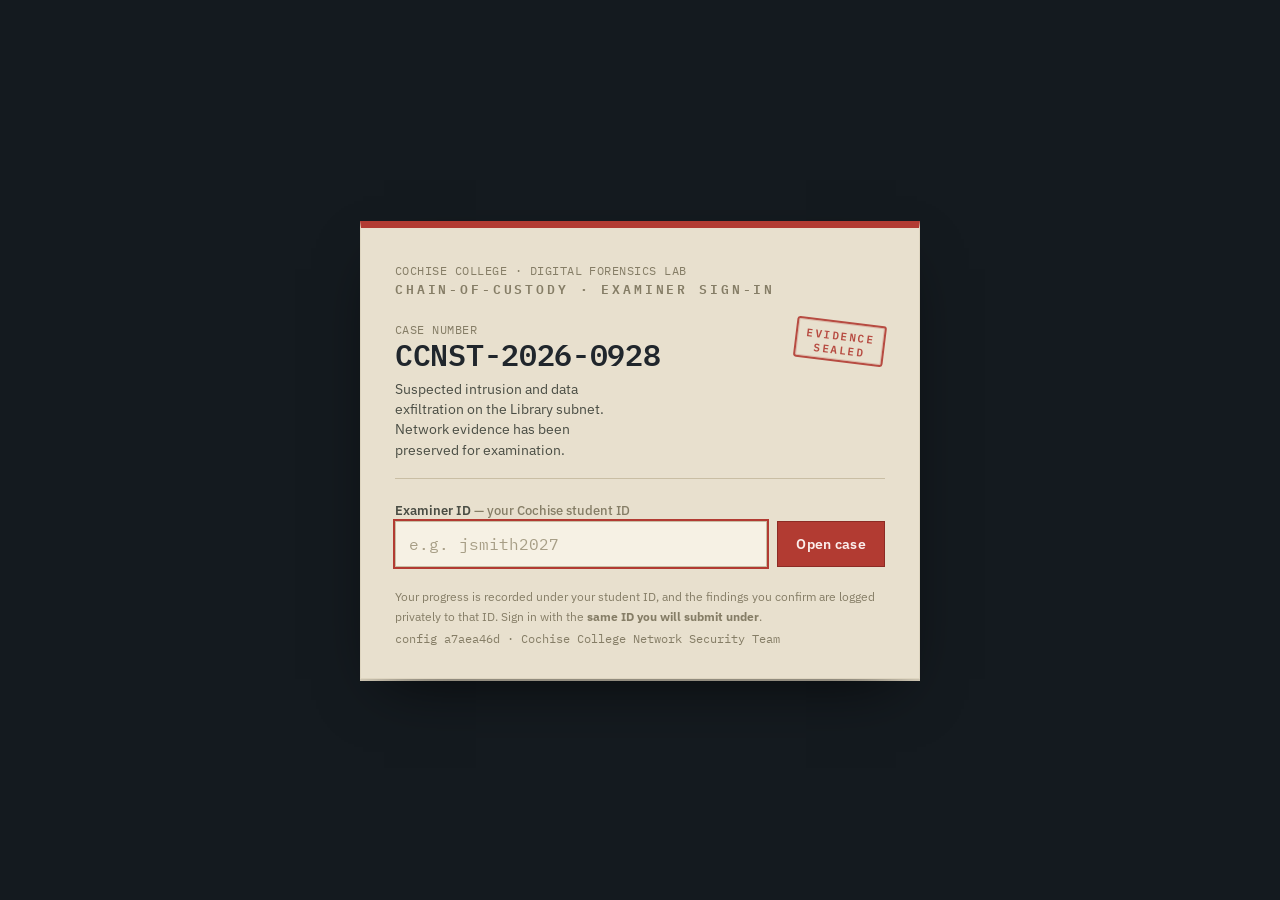
==== commit 2269bb24: "Update midterm.html" ====
--- a/midterm.html
+++ b/midterm.html
@@ -446,8 +446,8 @@
   </div>
 </dialog>
 
-<script src="shared_hash.js"></script>
-<script src="case.js"></script>
+<script src="midterm_shared_hash.js"></script>
+<script src="midterm_case.js"></script>
 <script>
 (function(){
   "use strict";
